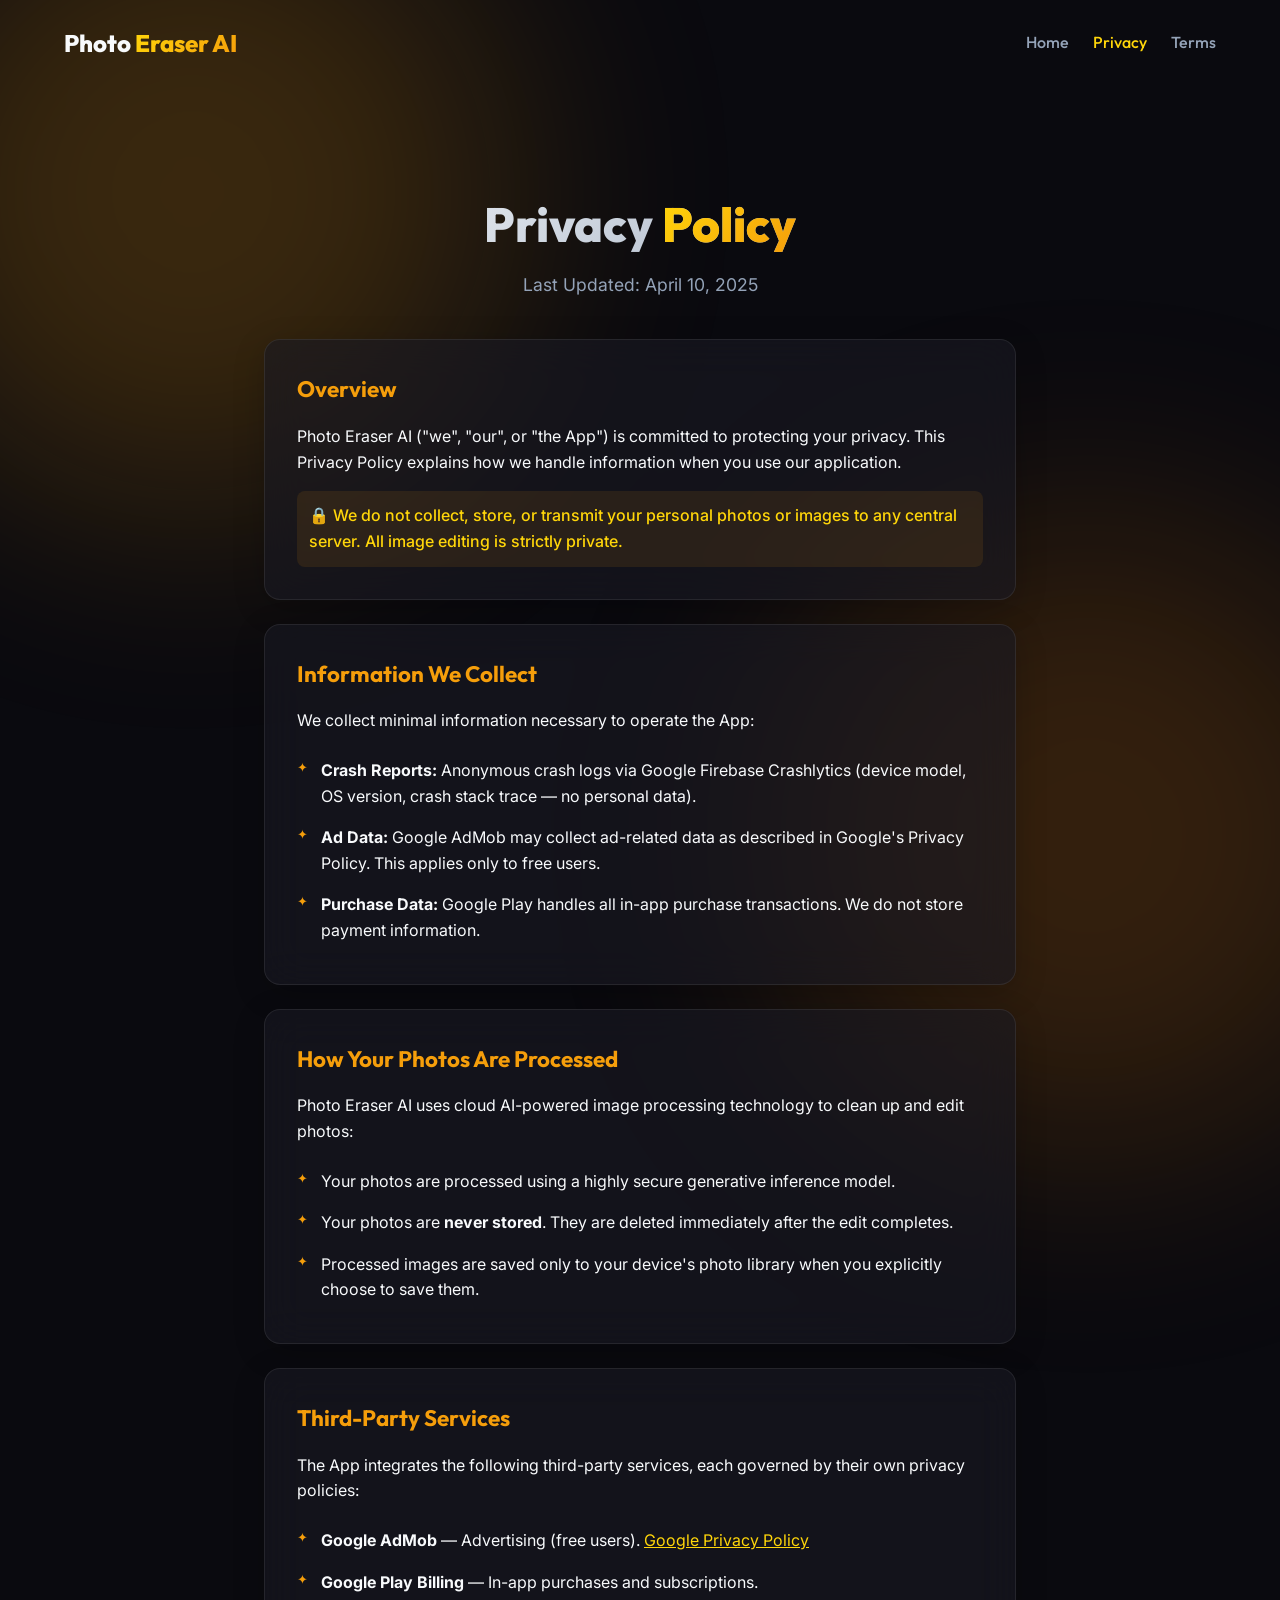
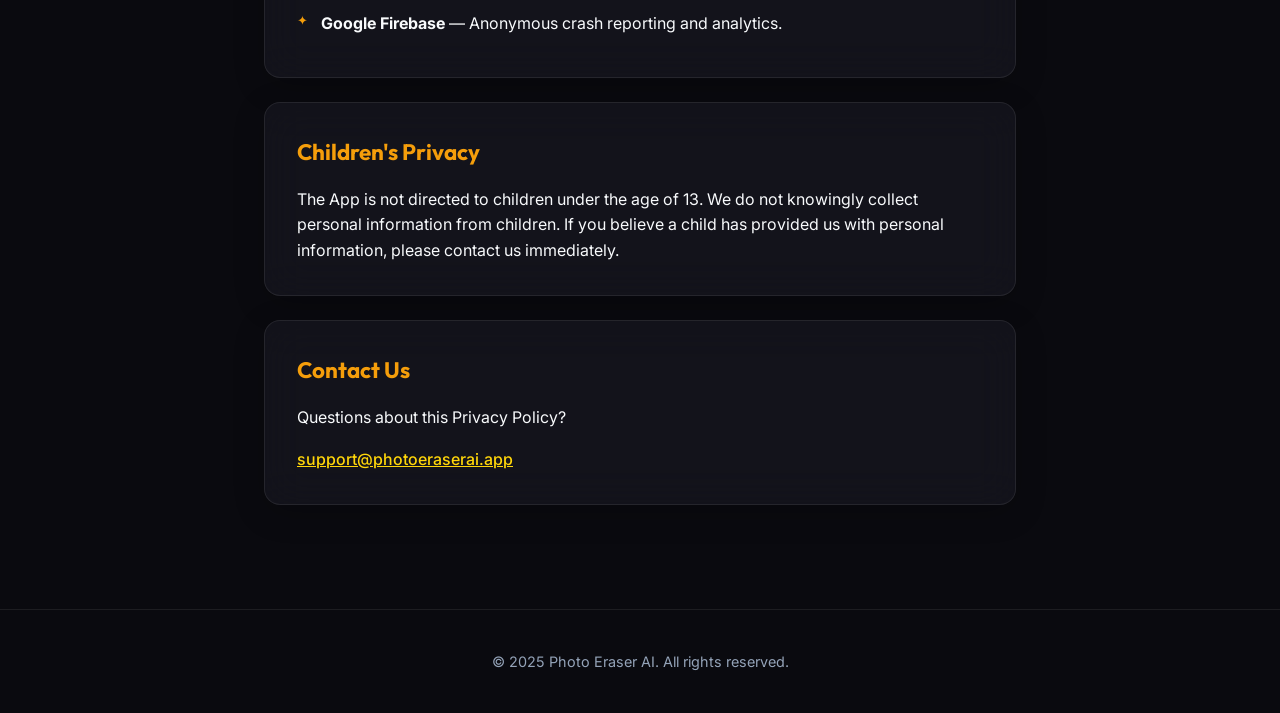
==== website/privacy.html @ fb645e9b "feat: implement AI-powered object erasure service and launch companion landing page with legal docum" ====
<!DOCTYPE html>
<html lang="en">
<head>
    <meta charset="UTF-8">
    <meta name="viewport" content="width=device-width, initial-scale=1.0">
    <title>Privacy Policy - Photo Eraser AI</title>
    <meta name="description" content="Privacy Policy for Photo Eraser AI.">
    <link rel="stylesheet" href="style.css">
</head>
<body>
    <nav>
        <a href="index.html" class="logo">
            <span>Photo <span class="text-gradient">Eraser AI</span></span>
        </a>
        <div class="nav-links">
            <a href="index.html">Home</a>
            <a href="privacy.html" style="color: var(--gold-light);">Privacy</a>
            <a href="terms.html">Terms</a>
        </div>
    </nav>

    <div class="container">
        <header>
            <h1>Privacy <span class="text-gradient">Policy</span></h1>
            <p style="margin-bottom: 0;">Last Updated: April 10, 2025</p>
        </header>

        <section class="glass-panel">
            <h2>Overview</h2>
            <p>Photo Eraser AI ("we", "our", or "the App") is committed to protecting your privacy. This Privacy Policy explains how we handle information when you use our application.</p>
            <p style="color: var(--gold-light); font-weight: 500; background: rgba(245, 158, 11, 0.1); padding: 12px; border-radius: 8px; margin-top: 12px;">
                🔒 We do not collect, store, or transmit your personal photos or images to any central server. All image editing is strictly private.
            </p>
        </section>

        <section class="glass-panel">
            <h2>Information We Collect</h2>
            <p>We collect minimal information necessary to operate the App:</p>
            <ul>
                <li><strong>Crash Reports:</strong> Anonymous crash logs via Google Firebase Crashlytics (device model, OS version, crash stack trace — no personal data).</li>
                <li><strong>Ad Data:</strong> Google AdMob may collect ad-related data as described in Google's Privacy Policy. This applies only to free users.</li>
                <li><strong>Purchase Data:</strong> Google Play handles all in-app purchase transactions. We do not store payment information.</li>
            </ul>
        </section>

        <section class="glass-panel">
            <h2>How Your Photos Are Processed</h2>
            <p>Photo Eraser AI uses cloud AI-powered image processing technology to clean up and edit photos:</p>
            <ul>
                <li>Your photos are processed using a highly secure generative inference model.</li>
                <li>Your photos are <strong>never stored</strong>. They are deleted immediately after the edit completes.</li>
                <li>Processed images are saved only to your device's photo library when you explicitly choose to save them.</li>
            </ul>
        </section>

        <section class="glass-panel">
            <h2>Third-Party Services</h2>
            <p>The App integrates the following third-party services, each governed by their own privacy policies:</p>
            <ul>
                <li><strong>Google AdMob</strong> — Advertising (free users). <a href="https://policies.google.com/privacy" style="color: var(--gold-light);">Google Privacy Policy</a></li>
                <li><strong>Google Play Billing</strong> — In-app purchases and subscriptions.</li>
                <li><strong>Google Firebase</strong> — Anonymous crash reporting and analytics.</li>
            </ul>
        </section>

        <section class="glass-panel">
            <h2>Children's Privacy</h2>
            <p>The App is not directed to children under the age of 13. We do not knowingly collect personal information from children. If you believe a child has provided us with personal information, please contact us immediately.</p>
        </section>

        <section class="glass-panel">
            <h2>Contact Us</h2>
            <p>Questions about this Privacy Policy?</p>
            <p><a href="mailto:support@photoeraserai.app" style="color: var(--gold-light); font-weight: 500;">support@photoeraserai.app</a></p>
        </section>
    </div>

    <footer>
        <p>© 2025 Photo Eraser AI. All rights reserved.</p>
    </footer>
</body>
</html>
---- website/style.css ----
@import url('https://fonts.googleapis.com/css2?family=Outfit:wght@300;400;600;800&family=Inter:wght@400;500&display=swap');

:root {
  --bg: #0A0A0F;
  --surface: rgba(26, 26, 36, 0.6);
  --border: rgba(255, 255, 255, 0.08);
  --gold: #F59E0B;
  --gold-light: #FFD60A;
  --gold-glow: rgba(245, 158, 11, 0.5);
  --text: #F8FAFC;
  --muted: #94A3B8;
  --radius: 16px;
}

* {
  box-sizing: border-box;
  margin: 0;
  padding: 0;
}

body {
  font-family: 'Inter', sans-serif;
  background-color: var(--bg);
  color: var(--text);
  line-height: 1.6;
  min-height: 100vh;
  display: flex;
  flex-direction: column;
  position: relative;
  overflow-x: hidden;
}

/* Background Ambient Glows */
body::before, body::after {
  content: '';
  position: fixed;
  width: 50vw;
  height: 50vw;
  border-radius: 50%;
  filter: blur(120px);
  z-index: -1;
  opacity: 0.2;
}

body::before {
  top: -10vw;
  left: -10vw;
  background: var(--gold);
}

body::after {
  bottom: -20vw;
  right: -10vw;
  background: #D97706;
}

.container {
  max-width: 800px;
  margin: 0 auto;
  padding: 40px 24px 80px;
  flex: 1;
}

/* Typography */
h1, h2, h3 {
  font-family: 'Outfit', sans-serif;
}

h1 {
  font-size: 3rem;
  font-weight: 800;
  background: linear-gradient(135deg, var(--text), var(--muted));
  -webkit-background-clip: text;
  -webkit-text-fill-color: transparent;
  margin-bottom: 8px;
}

.text-gradient {
  background: linear-gradient(135deg, var(--gold-light), var(--gold));
  -webkit-background-clip: text;
  -webkit-text-fill-color: transparent;
}

/* Navbar */
nav {
  display: flex;
  justify-content: space-between;
  align-items: center;
  padding: 24px;
  max-width: 1200px;
  margin: 0 auto;
  width: 100%;
}

.logo {
  font-family: 'Outfit', sans-serif;
  font-weight: 800;
  font-size: 1.5rem;
  text-decoration: none;
  color: var(--text);
  display: flex;
  align-items: center;
  gap: 12px;
}

.logo img {
  width: 40px;
  height: 40px;
  border-radius: 12px;
}

.nav-links {
  display: flex;
  gap: 24px;
}

.nav-links a {
  color: var(--muted);
  text-decoration: none;
  font-weight: 500;
  transition: color 0.3s ease;
  font-family: 'Outfit', sans-serif;
}

.nav-links a:hover {
  color: var(--gold-light);
}

/* Header */
header {
  text-align: center;
  padding: 60px 0 40px;
  animation: fadeInDown 0.8s ease-out;
}

header p {
  color: var(--muted);
  font-size: 1.1rem;
  max-width: 500px;
  margin: 0 auto 24px;
}

/* Glass Panels */
.glass-panel {
  background: var(--surface);
  backdrop-filter: blur(20px);
  -webkit-backdrop-filter: blur(20px);
  border: 1px solid var(--border);
  border-radius: var(--radius);
  padding: 32px;
  margin-bottom: 24px;
  box-shadow: 0 8px 32px rgba(0, 0, 0, 0.2);
  transition: transform 0.3s ease, border-color 0.3s ease;
  animation: fadeInUp 0.8s ease-out;
}

.glass-panel:hover {
  transform: translateY(-2px);
  border-color: rgba(245, 158, 11, 0.3);
}

.glass-panel h2 {
  font-size: 1.4rem;
  color: var(--gold);
  margin-bottom: 16px;
  display: flex;
  align-items: center;
  gap: 12px;
}

.glass-panel p {
  margin-bottom: 16px;
}

.glass-panel p:last-child {
  margin-bottom: 0;
}

.glass-panel ul {
  list-style: none;
}

.glass-panel ul li {
  padding: 8px 0 8px 24px;
  position: relative;
}

.glass-panel ul li::before {
  content: '✦';
  color: var(--gold);
  position: absolute;
  left: 0;
  top: 8px;
  font-size: 0.8rem;
}

/* Buttons */
.btn {
  display: inline-block;
  background: linear-gradient(135deg, var(--gold-light), var(--gold));
  color: #1A0A00;
  padding: 14px 28px;
  border-radius: 30px;
  font-family: 'Outfit', sans-serif;
  font-weight: 800;
  text-decoration: none;
  font-size: 1.1rem;
  box-shadow: 0 4px 15px rgba(245, 158, 11, 0.4);
  transition: all 0.3s ease;
}

.btn:hover {
  transform: translateY(-2px) scale(1.02);
  box-shadow: 0 8px 25px rgba(245, 158, 11, 0.6);
}

/* Footer */
footer {
  text-align: center;
  padding: 40px;
  color: var(--muted);
  font-size: 0.9rem;
  border-top: 1px solid var(--border);
  margin-top: auto;
}

/* Animations */
@keyframes fadeInDown {
  from { opacity: 0; transform: translateY(-20px); }
  to { opacity: 1; transform: translateY(0); }
}

@keyframes fadeInUp {
  from { opacity: 0; transform: translateY(20px); }
  to { opacity: 1; transform: translateY(0); }
}
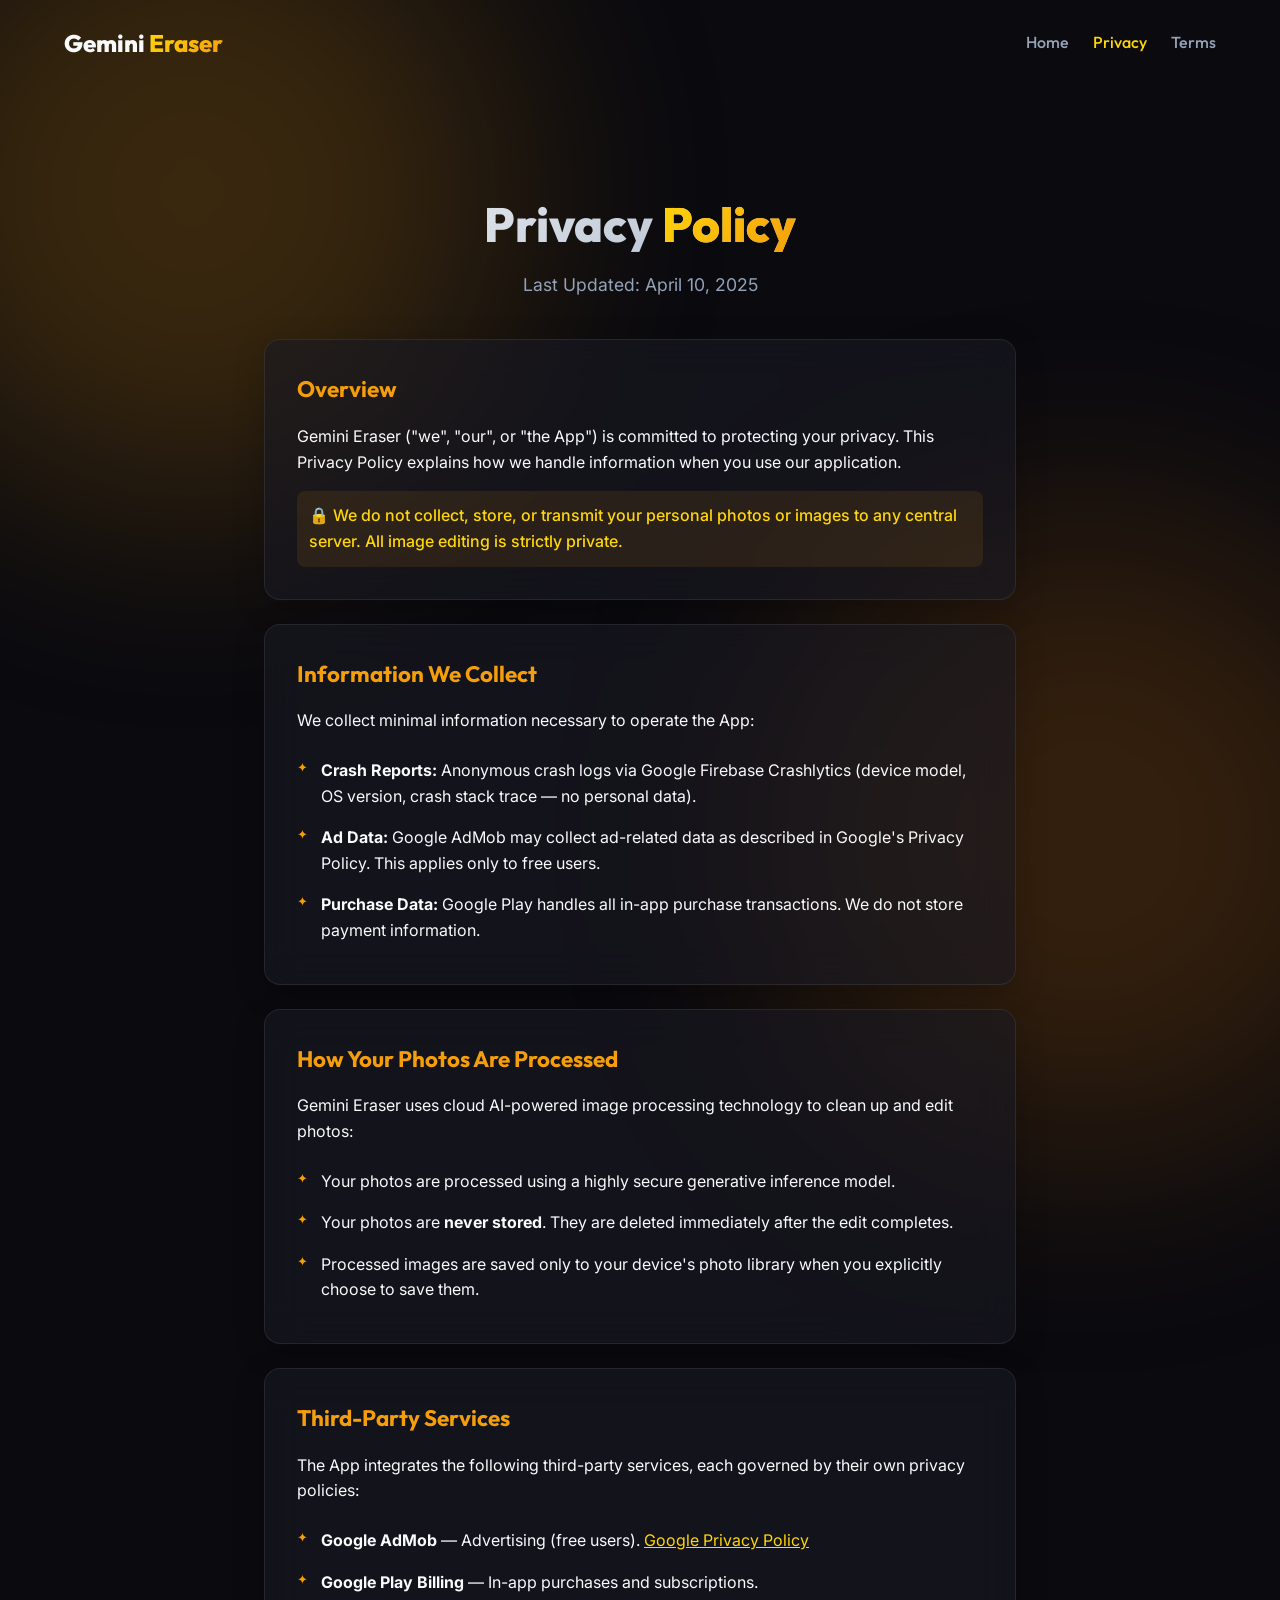
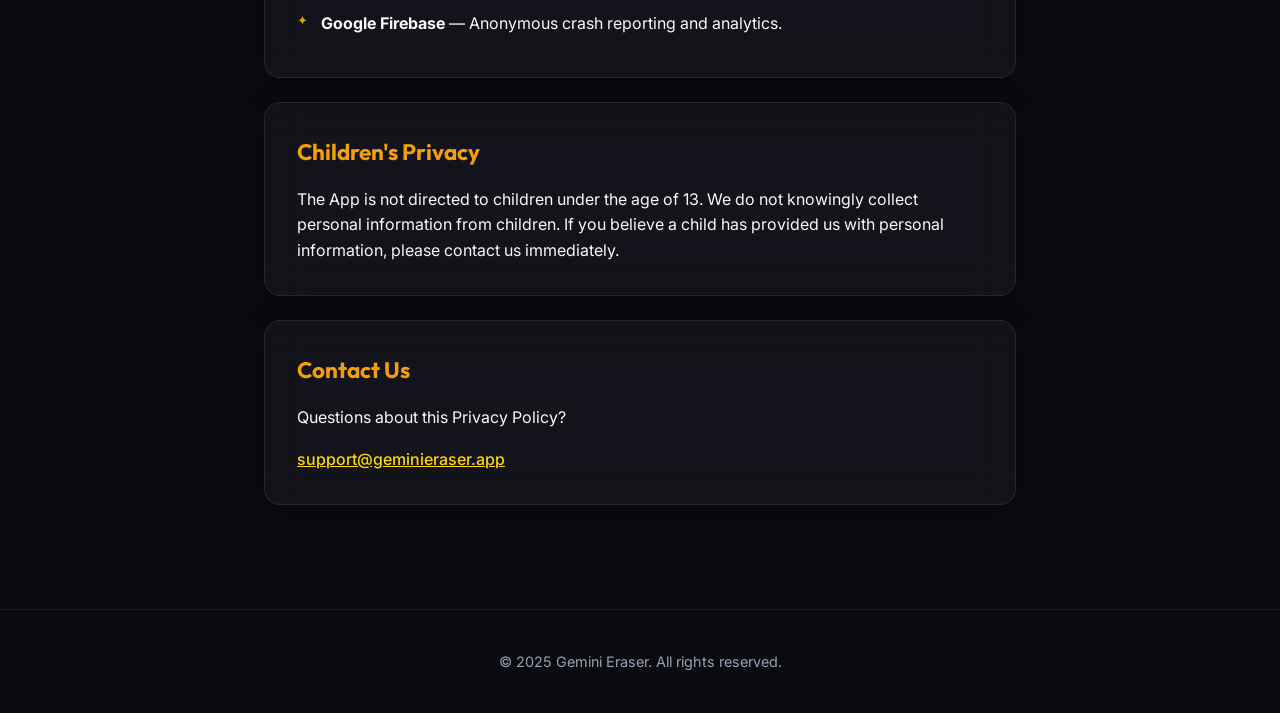
==== commit fb9590c1: "feat: add landing page, privacy policy, and terms of service pages for Gemini Eraser website" ====
--- a/website/privacy.html
+++ b/website/privacy.html
@@ -3,14 +3,14 @@
 <head>
     <meta charset="UTF-8">
     <meta name="viewport" content="width=device-width, initial-scale=1.0">
-    <title>Privacy Policy - Photo Eraser AI</title>
-    <meta name="description" content="Privacy Policy for Photo Eraser AI.">
+    <title>Privacy Policy - Gemini Eraser</title>
+    <meta name="description" content="Privacy Policy for Gemini Eraser.">
     <link rel="stylesheet" href="style.css">
 </head>
 <body>
     <nav>
         <a href="index.html" class="logo">
-            <span>Photo <span class="text-gradient">Eraser AI</span></span>
+            <span>Gemini <span class="text-gradient">Eraser</span></span>
         </a>
         <div class="nav-links">
             <a href="index.html">Home</a>
@@ -27,7 +27,7 @@
 
         <section class="glass-panel">
             <h2>Overview</h2>
-            <p>Photo Eraser AI ("we", "our", or "the App") is committed to protecting your privacy. This Privacy Policy explains how we handle information when you use our application.</p>
+            <p>Gemini Eraser ("we", "our", or "the App") is committed to protecting your privacy. This Privacy Policy explains how we handle information when you use our application.</p>
             <p style="color: var(--gold-light); font-weight: 500; background: rgba(245, 158, 11, 0.1); padding: 12px; border-radius: 8px; margin-top: 12px;">
                 🔒 We do not collect, store, or transmit your personal photos or images to any central server. All image editing is strictly private.
             </p>
@@ -45,7 +45,7 @@
 
         <section class="glass-panel">
             <h2>How Your Photos Are Processed</h2>
-            <p>Photo Eraser AI uses cloud AI-powered image processing technology to clean up and edit photos:</p>
+            <p>Gemini Eraser uses cloud AI-powered image processing technology to clean up and edit photos:</p>
             <ul>
                 <li>Your photos are processed using a highly secure generative inference model.</li>
                 <li>Your photos are <strong>never stored</strong>. They are deleted immediately after the edit completes.</li>
@@ -71,12 +71,12 @@
         <section class="glass-panel">
             <h2>Contact Us</h2>
             <p>Questions about this Privacy Policy?</p>
-            <p><a href="mailto:support@photoeraserai.app" style="color: var(--gold-light); font-weight: 500;">support@photoeraserai.app</a></p>
+            <p><a href="mailto:support@geminieraser.app" style="color: var(--gold-light); font-weight: 500;">support@geminieraser.app</a></p>
         </section>
     </div>
 
     <footer>
-        <p>© 2025 Photo Eraser AI. All rights reserved.</p>
+        <p>© 2025 Gemini Eraser. All rights reserved.</p>
     </footer>
 </body>
 </html>
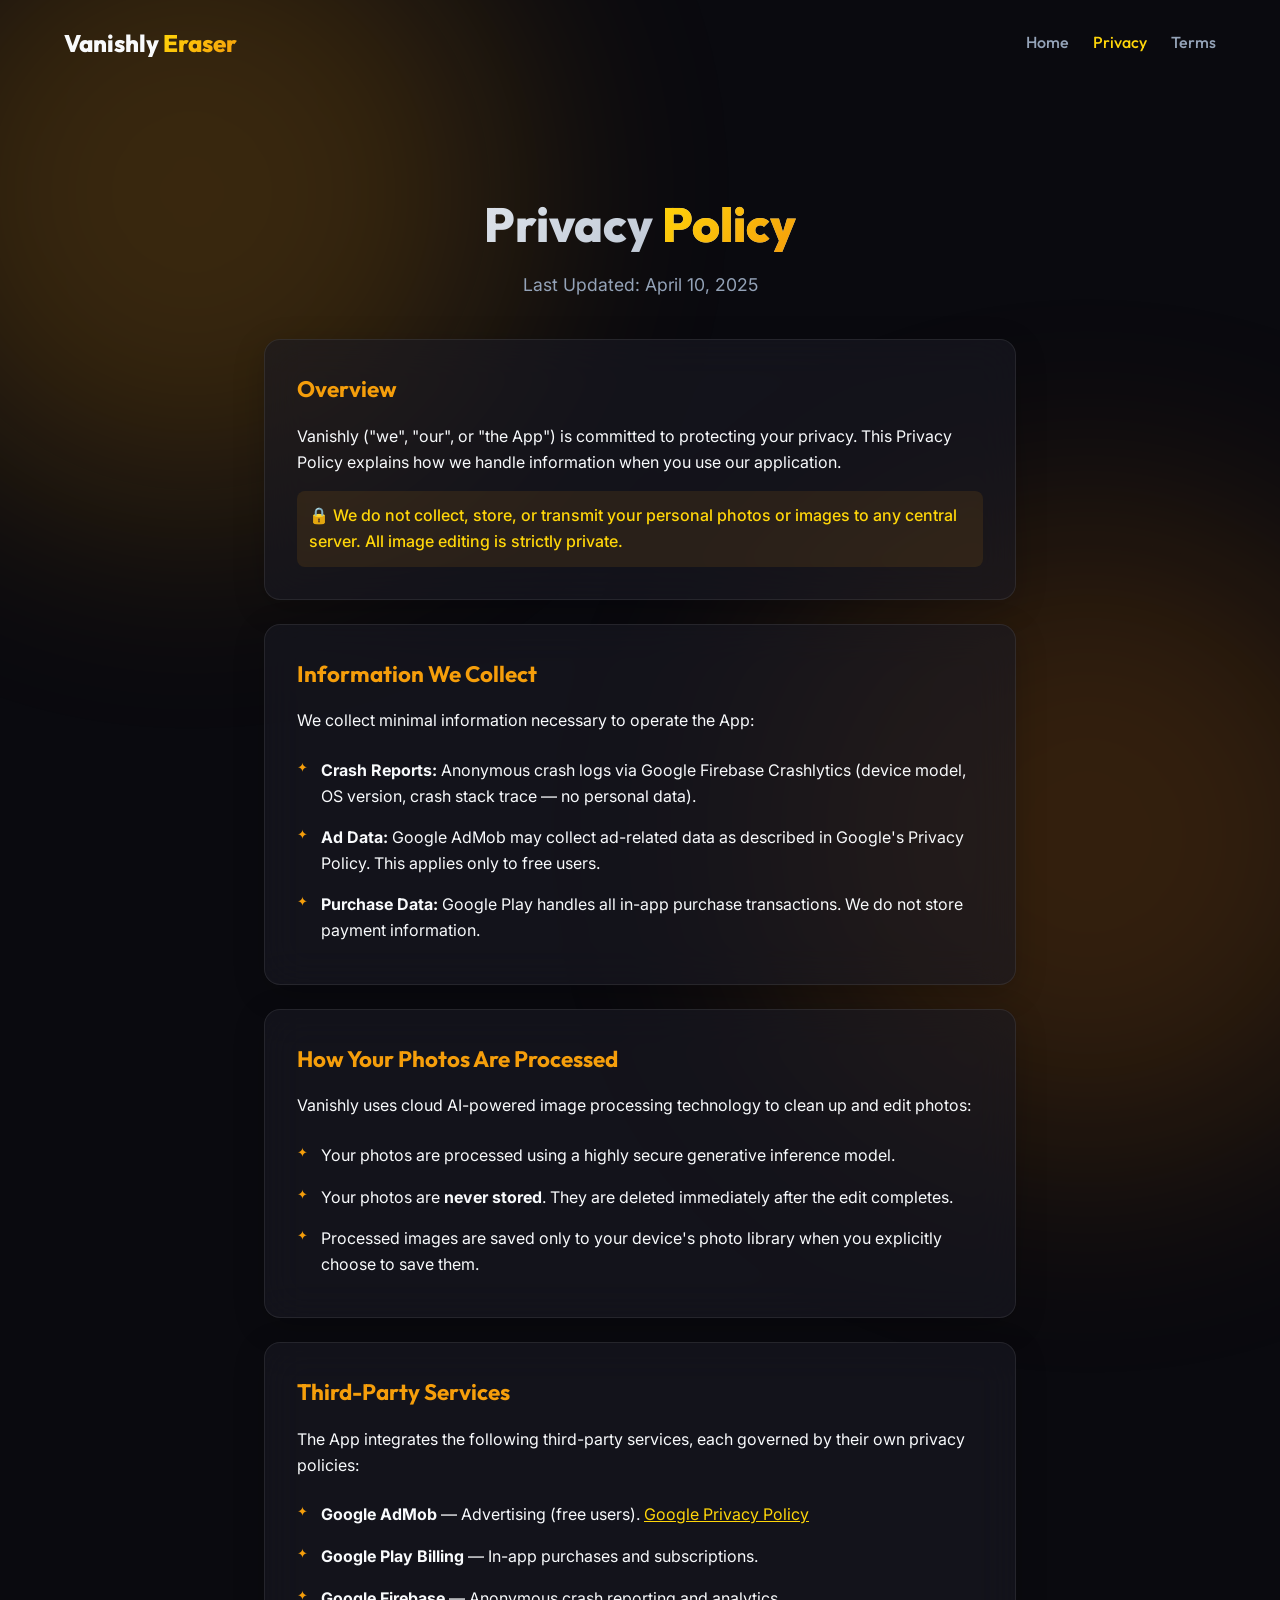
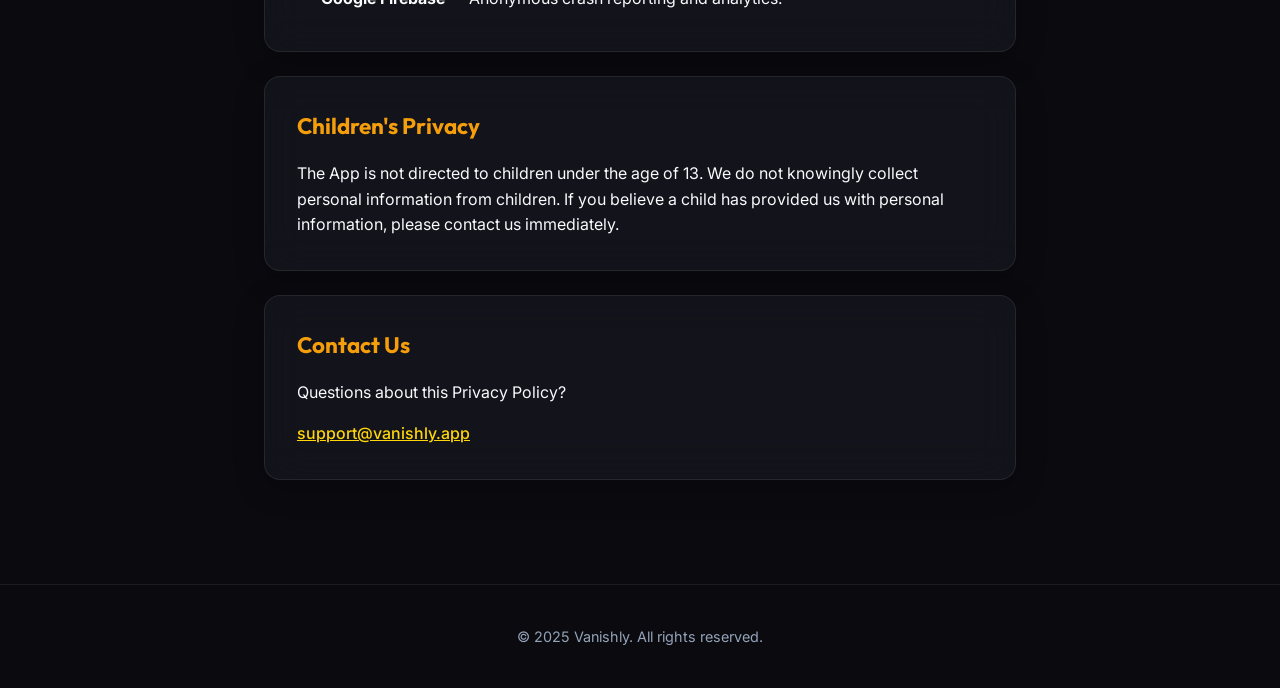
==== commit bcc53458: "chore: full rebranding from Gemini Eraser to Vanishly - Replaced all instances of Gemini Eraser stri" ====
--- a/website/privacy.html
+++ b/website/privacy.html
@@ -3,14 +3,14 @@
 <head>
     <meta charset="UTF-8">
     <meta name="viewport" content="width=device-width, initial-scale=1.0">
-    <title>Privacy Policy - Gemini Eraser</title>
-    <meta name="description" content="Privacy Policy for Gemini Eraser.">
+    <title>Privacy Policy - Vanishly</title>
+    <meta name="description" content="Privacy Policy for Vanishly.">
     <link rel="stylesheet" href="style.css">
 </head>
 <body>
     <nav>
         <a href="index.html" class="logo">
-            <span>Gemini <span class="text-gradient">Eraser</span></span>
+            <span>Vanishly <span class="text-gradient">Eraser</span></span>
         </a>
         <div class="nav-links">
             <a href="index.html">Home</a>
@@ -27,7 +27,7 @@
 
         <section class="glass-panel">
             <h2>Overview</h2>
-            <p>Gemini Eraser ("we", "our", or "the App") is committed to protecting your privacy. This Privacy Policy explains how we handle information when you use our application.</p>
+            <p>Vanishly ("we", "our", or "the App") is committed to protecting your privacy. This Privacy Policy explains how we handle information when you use our application.</p>
             <p style="color: var(--gold-light); font-weight: 500; background: rgba(245, 158, 11, 0.1); padding: 12px; border-radius: 8px; margin-top: 12px;">
                 🔒 We do not collect, store, or transmit your personal photos or images to any central server. All image editing is strictly private.
             </p>
@@ -45,7 +45,7 @@
 
         <section class="glass-panel">
             <h2>How Your Photos Are Processed</h2>
-            <p>Gemini Eraser uses cloud AI-powered image processing technology to clean up and edit photos:</p>
+            <p>Vanishly uses cloud AI-powered image processing technology to clean up and edit photos:</p>
             <ul>
                 <li>Your photos are processed using a highly secure generative inference model.</li>
                 <li>Your photos are <strong>never stored</strong>. They are deleted immediately after the edit completes.</li>
@@ -71,12 +71,12 @@
         <section class="glass-panel">
             <h2>Contact Us</h2>
             <p>Questions about this Privacy Policy?</p>
-            <p><a href="mailto:support@geminieraser.app" style="color: var(--gold-light); font-weight: 500;">support@geminieraser.app</a></p>
+            <p><a href="mailto:support@vanishly.app" style="color: var(--gold-light); font-weight: 500;">support@vanishly.app</a></p>
         </section>
     </div>
 
     <footer>
-        <p>© 2025 Gemini Eraser. All rights reserved.</p>
+        <p>© 2025 Vanishly. All rights reserved.</p>
     </footer>
 </body>
 </html>
